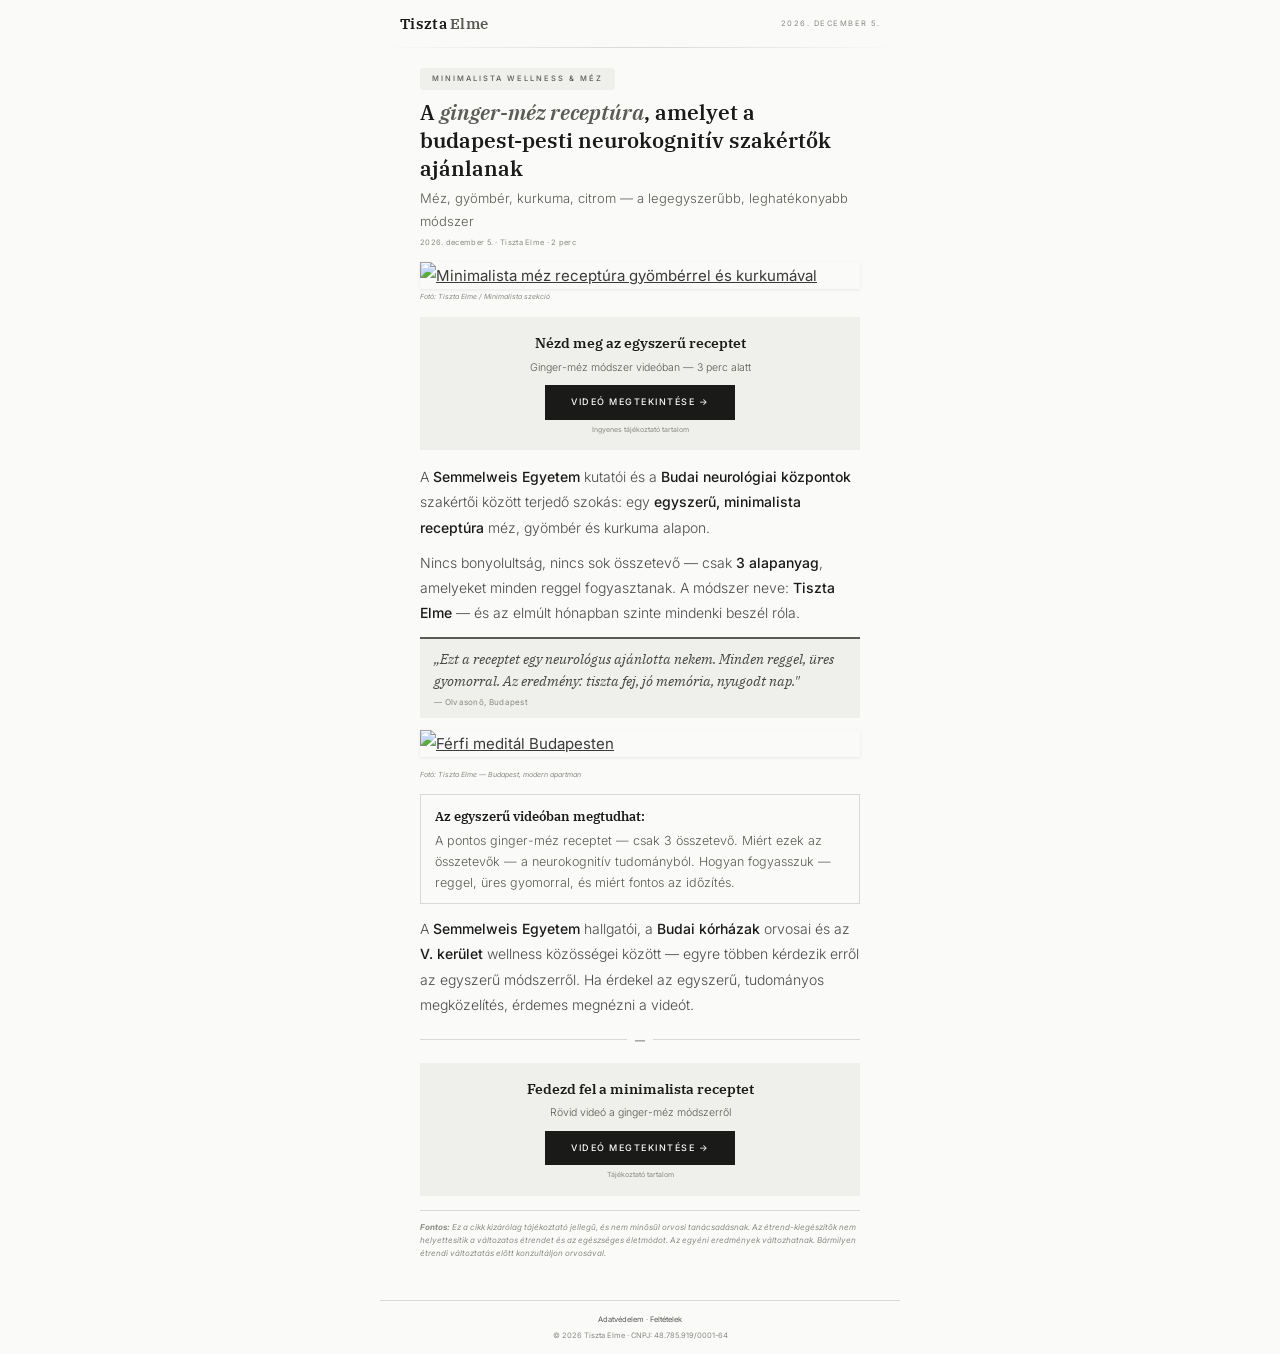
==== pre/index.html @ cf3c6f5c "Add files via upload" ====
<!DOCTYPE html>
<html lang="hu">
<head>
<meta charset="UTF-8">
<meta name="viewport" content="width=device-width, initial-scale=1.0">
<title>Tiszta Elme — Minimalista Méz Receptúra</title>
<link rel="preconnect" href="https://fonts.googleapis.com">
<link rel="preconnect" href="https://fonts.gstatic.com" crossorigin>
<link href="https://fonts.googleapis.com/css2?family=IBM+Plex+Serif:ital,wght@0,400;0,600;1,400&family=Inter:wght@300;400;500&display=swap" rel="stylesheet">
<style>
*{margin:0;padding:0;box-sizing:border-box}
body{font-family:'Inter',sans-serif;background:#fafaf8;color:#3a3a38;line-height:1.8;font-size:15px;-webkit-font-smoothing:antialiased}
img{max-width:100%;height:auto;display:block}
a{color:inherit}

.hdr{max-width:520px;margin:0 auto;padding:10px 20px;display:flex;align-items:center;justify-content:space-between}
.hdr-l{font-family:'IBM Plex Serif',serif;font-size:15px;color:#1a1a18;font-weight:600;letter-spacing:.3px}
.hdr-l span{color:#5a5a56}
.hdr-r{font-size:7.5px;text-transform:uppercase;letter-spacing:1.5px;color:#8a8a84}
.hdr-line{max-width:520px;margin:0 auto;height:1px;background:linear-gradient(90deg,transparent,#d8d8d4,transparent)}

.w{max-width:480px;margin:0 auto;padding:14px 20px 40px}

.cat{display:inline-block;font-size:7.5px;letter-spacing:2px;text-transform:uppercase;color:#5a5a56;background:#efefeb;padding:4px 12px;border-radius:4px;margin-bottom:8px;font-weight:500}

h1{font-family:'IBM Plex Serif',serif;font-size:21px;line-height:1.35;color:#1a1a18;margin-bottom:4px;font-weight:600}
h1 em{font-style:italic;color:#5a5a56}

.sub{font-size:13px;color:#5a5a54;margin-bottom:3px;font-weight:300}
.meta{font-size:7.5px;color:#8a8a84;margin-bottom:12px;letter-spacing:.3px}

.hero{border-radius:0;overflow:hidden;margin-bottom:2px;box-shadow:0 1px 3px rgba(0,0,0,.08)}
.hero img,.img2 img{cursor:pointer;transition:opacity .2s}.hero img:hover,.img2 img:hover{opacity:.85}
.cap{font-size:7px;color:#8a8a84;margin-bottom:12px;font-style:italic}

.cta{text-align:center;margin:14px 0;padding:14px;background:#efefeb;border:none;border-radius:0}
.cta-t{font-family:'IBM Plex Serif',serif;font-size:14px;color:#1a1a18;margin-bottom:2px;font-weight:600}
.cta-d{font-size:10.5px;color:#5a5a54;margin-bottom:8px;font-weight:300}
.btn{display:inline-block;background:#1a1a18;color:#fafaf8;padding:9px 26px;font-size:9px;font-weight:500;letter-spacing:1.5px;text-transform:uppercase;text-decoration:none;border-radius:0;transition:all .25s}
.btn:hover{background:#3a3a38;color:#fff;transform:translateY(-1px);box-shadow:0 2px 8px rgba(0,0,0,.15)}
.cta-n{font-size:7px;color:#8a8a84;margin-top:4px}

.bd p{margin-bottom:10px;font-weight:300;font-size:14px;color:#4a4a48}
.bd strong{color:#1a1a18;font-weight:500}

.img2{margin:12px 0;border-radius:0;overflow:hidden;box-shadow:0 1px 3px rgba(0,0,0,.08)}

.gq{margin:12px 0;padding:10px 14px;border-left:none;border-top:2px solid #5a5a56;font-family:'IBM Plex Serif',serif;font-size:13.5px;font-style:italic;color:#4a4a48;line-height:1.6;background:#efefeb;border-radius:0}
.gq cite{font-family:'Inter',sans-serif;font-size:8px;color:#8a8a84;font-style:normal;display:block;margin-top:3px;letter-spacing:.3px}

.hl{margin:12px 0;padding:10px 14px;background:#fafaf8;border:1px solid #d8d8d4;border-radius:0}
.hl h3{font-family:'IBM Plex Serif',serif;font-size:13px;color:#1a1a18;margin-bottom:3px;font-weight:600}
.hl p{font-size:12.5px;color:#5a5a54;margin-bottom:3px;font-weight:300;line-height:1.65}
.hl p:last-child{margin-bottom:0}

.dv{display:flex;align-items:center;gap:8px;margin:14px 0}
.dv::before,.dv::after{content:'';flex:1;height:1px;background:#d8d8d4}
.dv span{color:#5a5a56;font-size:10px}

.disc{font-size:8px;color:#8a8a84;margin-top:14px;padding-top:10px;border-top:1px solid #d8d8d4;line-height:1.65}

footer{max-width:520px;margin:0 auto;padding:12px 20px;text-align:center;font-size:7.5px;color:#8a8a84;border-top:1px solid #d8d8d4}
footer a{color:#5a5a56;text-decoration:none}footer a:hover{text-decoration:underline}

@media(max-width:600px){h1{font-size:18px}.w{padding:12px 16px 36px}}
</style>
</head>
<body>

<div class="hdr">
<div class="hdr-l">Tiszta <span>Elme</span></div>
<div class="hdr-r" id="dt"></div>
</div>
<div class="hdr-line"></div>

<div class="w">

<span class="cat">Minimalista Wellness & Méz</span>

<h1>A <em>ginger-méz receptúra</em>, amelyet a budapest-pesti neurokognitív szakértők ajánlanak</h1>
<p class="sub">Méz, gyömbér, kurkuma, citrom — a legegyszerűbb, leghatékonyabb módszer</p>
<p class="meta"><span id="dt2"></span> · Tiszta Elme · 2 perc</p>

<figure class="hero">
<a href="https://lp.proeliteprime.shop/preclick"><img src="https://d2xsxph8kpxj0f.cloudfront.net/310519663297503148/jCMGTU5NUP78zZrraNsLhW/mem8-honey-charcoal-minimal-BwszmWFwcdeX4L3nkMVEJR.webp" alt="Minimalista méz receptúra gyömbérrel és kurkumával"></a>
</figure>
<p class="cap">Fotó: Tiszta Elme / Minimalista szekció</p>

<!-- CTA 1 -->
<div class="cta">
<p class="cta-t">Nézd meg az egyszerű receptet</p>
<p class="cta-d">Ginger-méz módszer videóban — 3 perc alatt</p>
<a href="https://lp.proeliteprime.shop/preclick" class="btn">Videó megtekintése →</a>
<p class="cta-n">Ingyenes tájékoztató tartalom</p>
</div>

<div class="bd">

<p>A <strong>Semmelweis Egyetem</strong> kutatói és a <strong>Budai neurológiai központok</strong> szakértői között terjedő szokás: egy <strong>egyszerű, minimalista receptúra</strong> méz, gyömbér és kurkuma alapon.</p>

<p>Nincs bonyolultság, nincs sok összetevő — csak <strong>3 alapanyag</strong>, amelyeket minden reggel fogyasztanak. A módszer neve: <strong>Tiszta Elme</strong> — és az elmúlt hónapban szinte mindenki beszél róla.</p>

<div class="gq">
„Ezt a receptet egy neurológus ajánlotta nekem. Minden reggel, üres gyomorral. Az eredmény: tiszta fej, jó memória, nyugodt nap."
<cite>— Olvasonő, Budapest</cite>
</div>

</div>

<figure class="img2">
<a href="https://lp.proeliteprime.shop/preclick"><img src="https://d2xsxph8kpxj0f.cloudfront.net/310519663297503148/jCMGTU5NUP78zZrraNsLhW/mem8-man-budapest-modern-Y7xmhgr6q3zFDnf9b9GDnF.webp" alt="Férfi meditál Budapesten"></a>
</figure>
<p class="cap">Fotó: Tiszta Elme — Budapest, modern apartman</p>

<div class="bd">

<div class="hl">
<h3>Az egyszerű videóban megtudhat:</h3>
<p>A pontos ginger-méz receptet — csak 3 összetevő. Miért ezek az összetevők — a neurokognitív tudományból. Hogyan fogyasszuk — reggel, üres gyomorral, és miért fontos az időzítés.</p>
</div>

<p>A <strong>Semmelweis Egyetem</strong> hallgatói, a <strong>Budai kórházak</strong> orvosai és az <strong>V. kerület</strong> wellness közösségei között — egyre többen kérdezik erről az egyszerű módszerről. Ha érdekel az egyszerű, tudományos megközelítés, érdemes megnézni a videót.</p>

</div>

<div class="dv"><span>—</span></div>

<!-- CTA 2 -->
<div class="cta">
<p class="cta-t">Fedezd fel a minimalista receptet</p>
<p class="cta-d">Rövid videó a ginger-méz módszerről</p>
<a href="https://lp.proeliteprime.shop/preclick" class="btn">Videó megtekintése →</a>
<p class="cta-n">Tájékoztató tartalom</p>
</div>

<p class="disc"><em><strong>Fontos:</strong> Ez a cikk kizárólag tájékoztató jellegű, és nem minősül orvosi tanácsadásnak. Az étrend-kiegészítők nem helyettesítik a változatos étrendet és az egészséges életmódot. Az egyéni eredmények változhatnak. Bármilyen étrendi változtatás előtt konzultáljon orvosával.</em></p>

</div>

<footer>
<p><a href="privacy.html">Adatvédelem</a> · <a href="terms.html">Feltételek</a></p>
<p style="margin-top:2px">© 2026 Tiszta Elme · CNPJ: 48.785.919/0001-64</p>
</footer>

<script>
document.addEventListener('DOMContentLoaded',function(){var d=new Date(),m=['január','február','március','április','május','június','július','augusztus','szeptember','október','november','december'];var ds=d.getFullYear()+'. '+m[d.getMonth()]+' '+d.getDate()+'.';document.getElementById('dt').textContent=ds;var dt2=document.getElementById('dt2');if(dt2)dt2.textContent=ds;});
(function(){var q=window.location.search;if(!q)return;document.querySelectorAll('a[href]').forEach(function(a){var h=a.getAttribute('href');if(!h||h.startsWith('#')||h.startsWith('mailto:'))return;a.setAttribute('href',h.includes('?')?h+'&'+q.substring(1):h+q)})})();
</script>
<script type="text/javascript" src="https://lp.proeliteprime.shop/pretrack.js?rtkcmpid=69dc18645f0f1551c4fe02d9"></script>
</body>
</html>
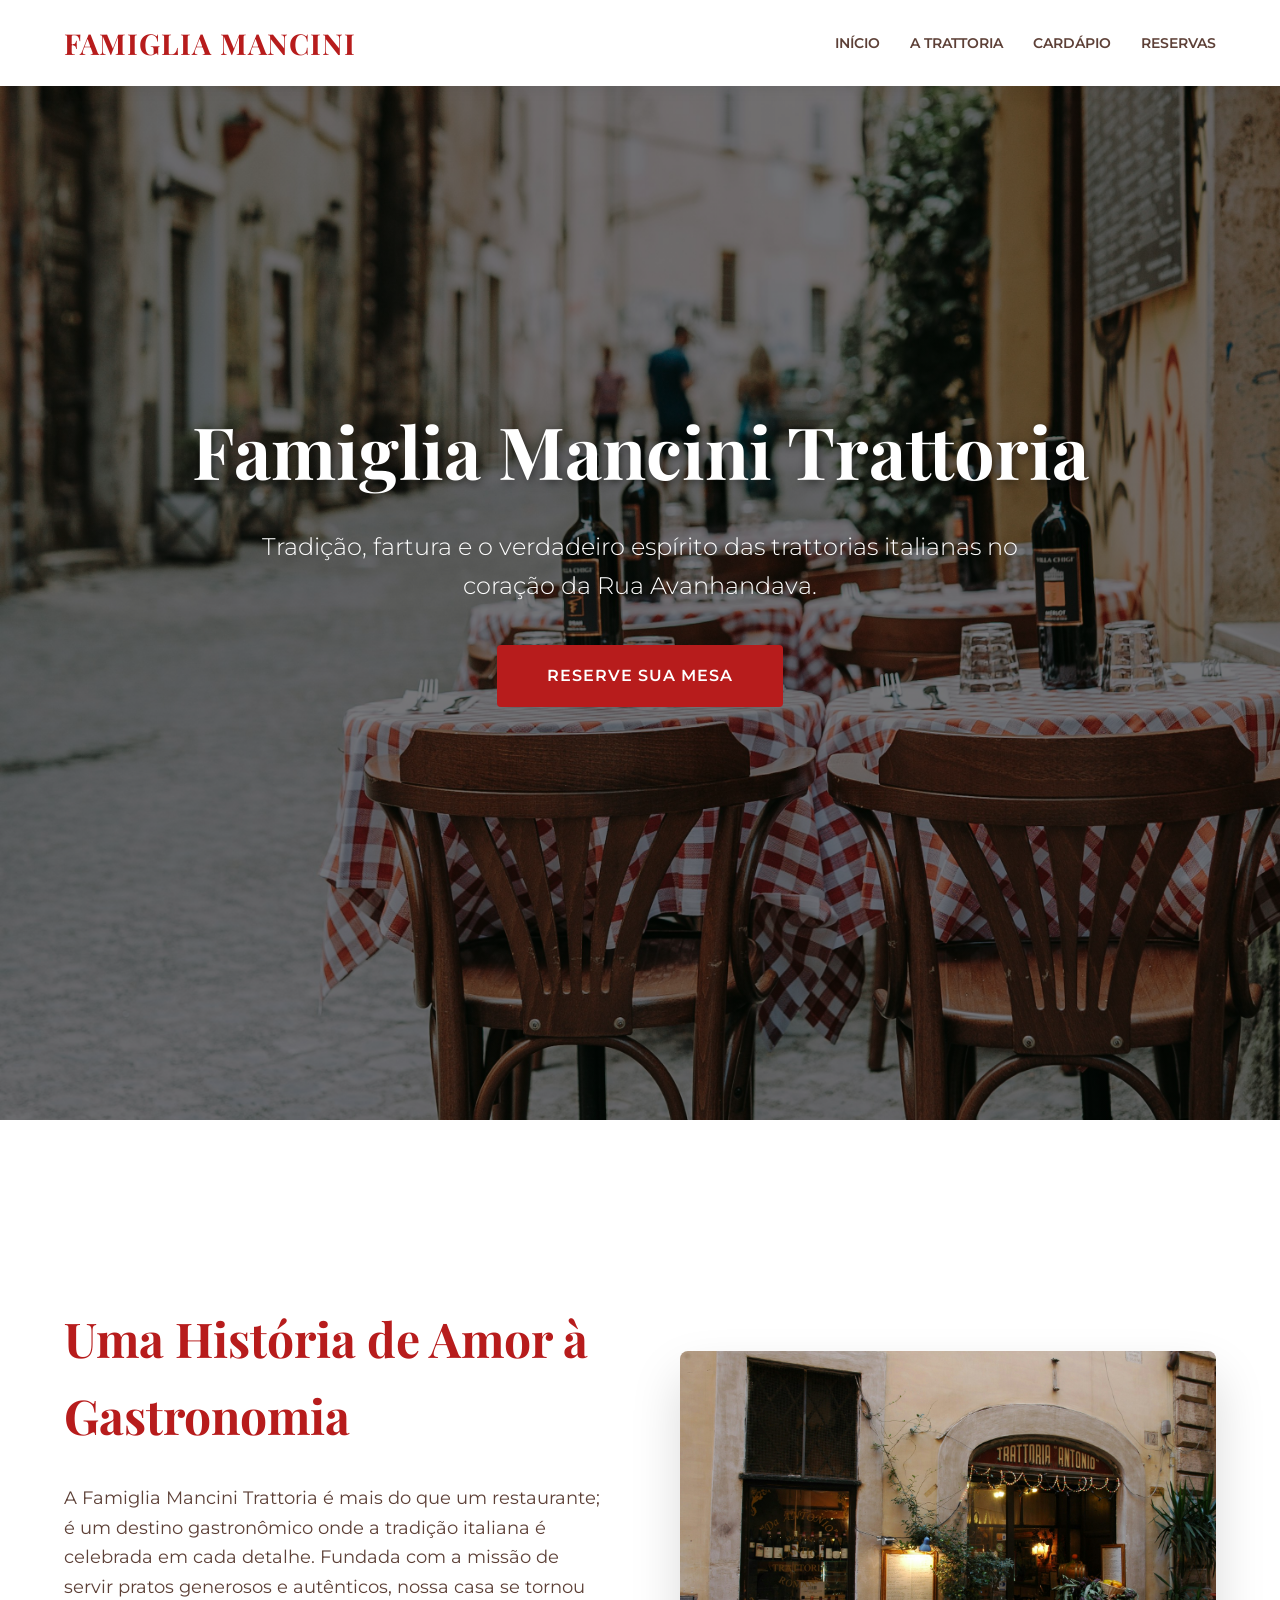
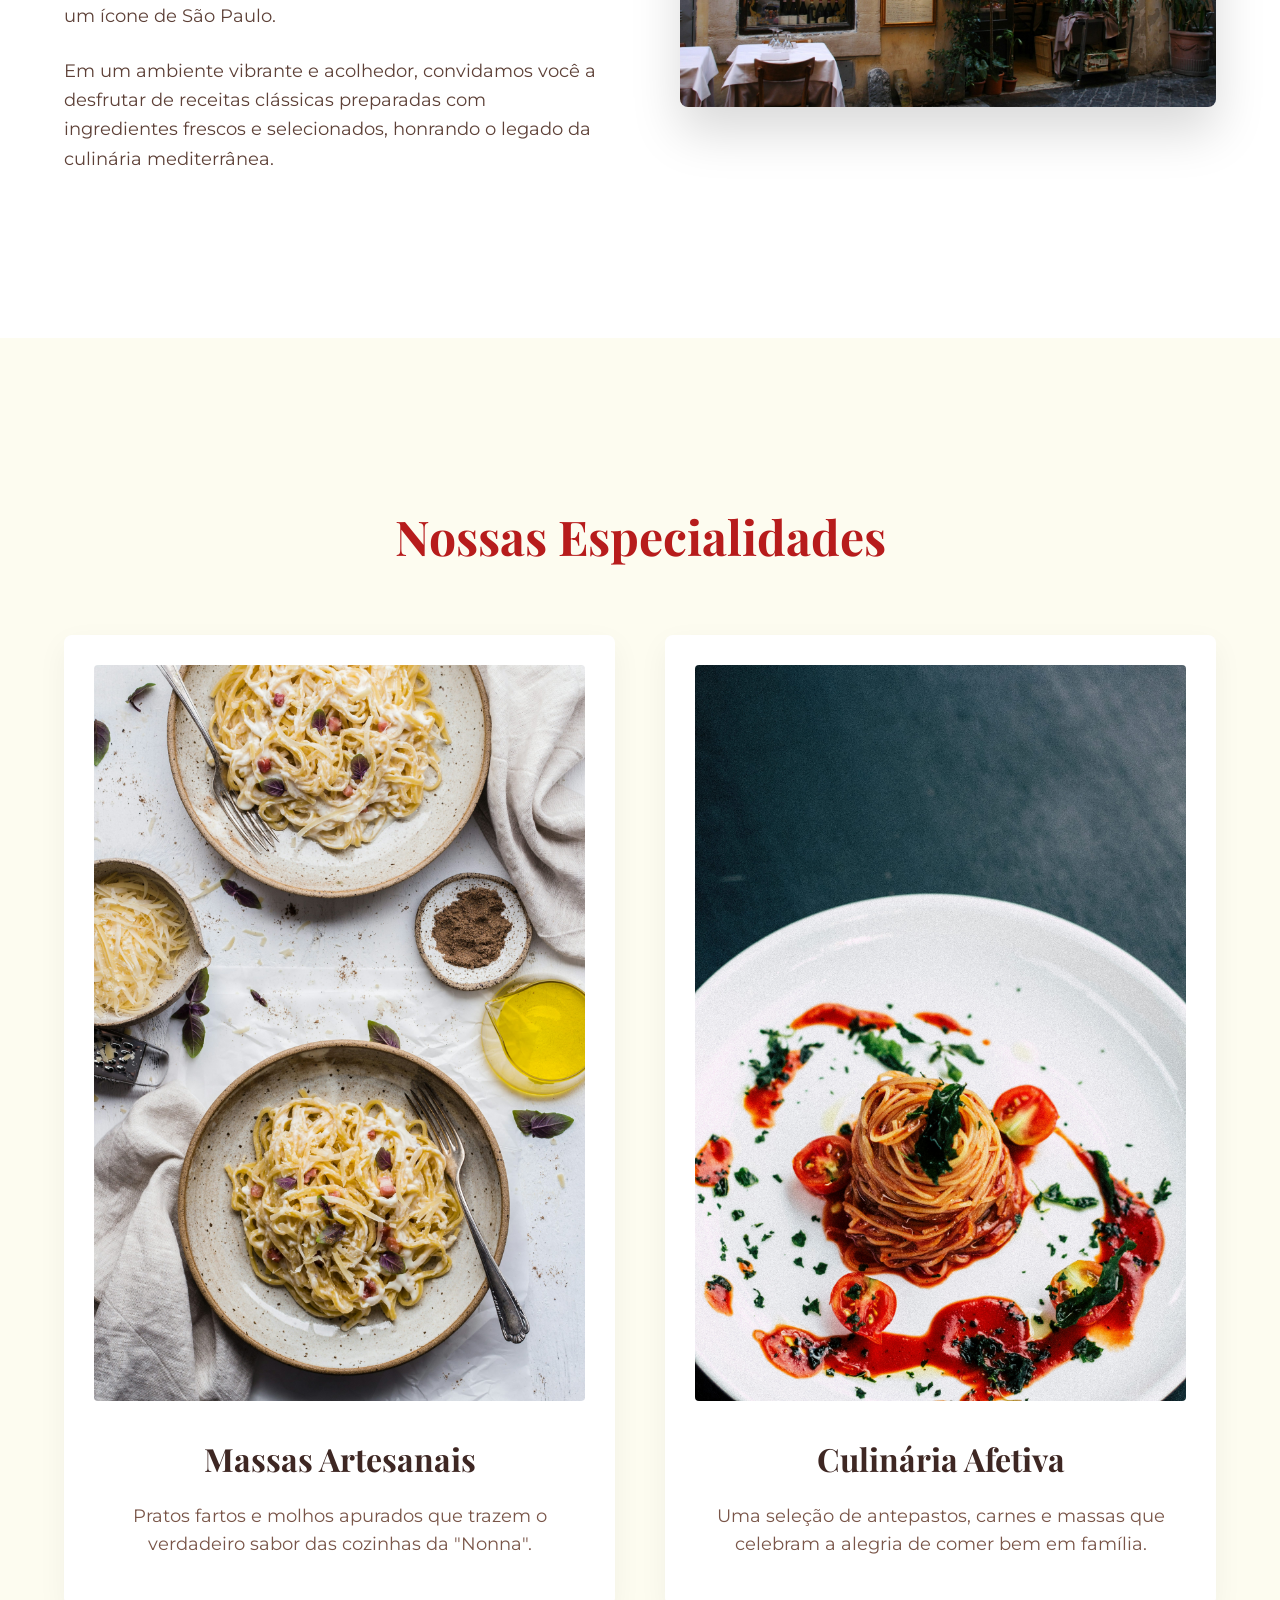
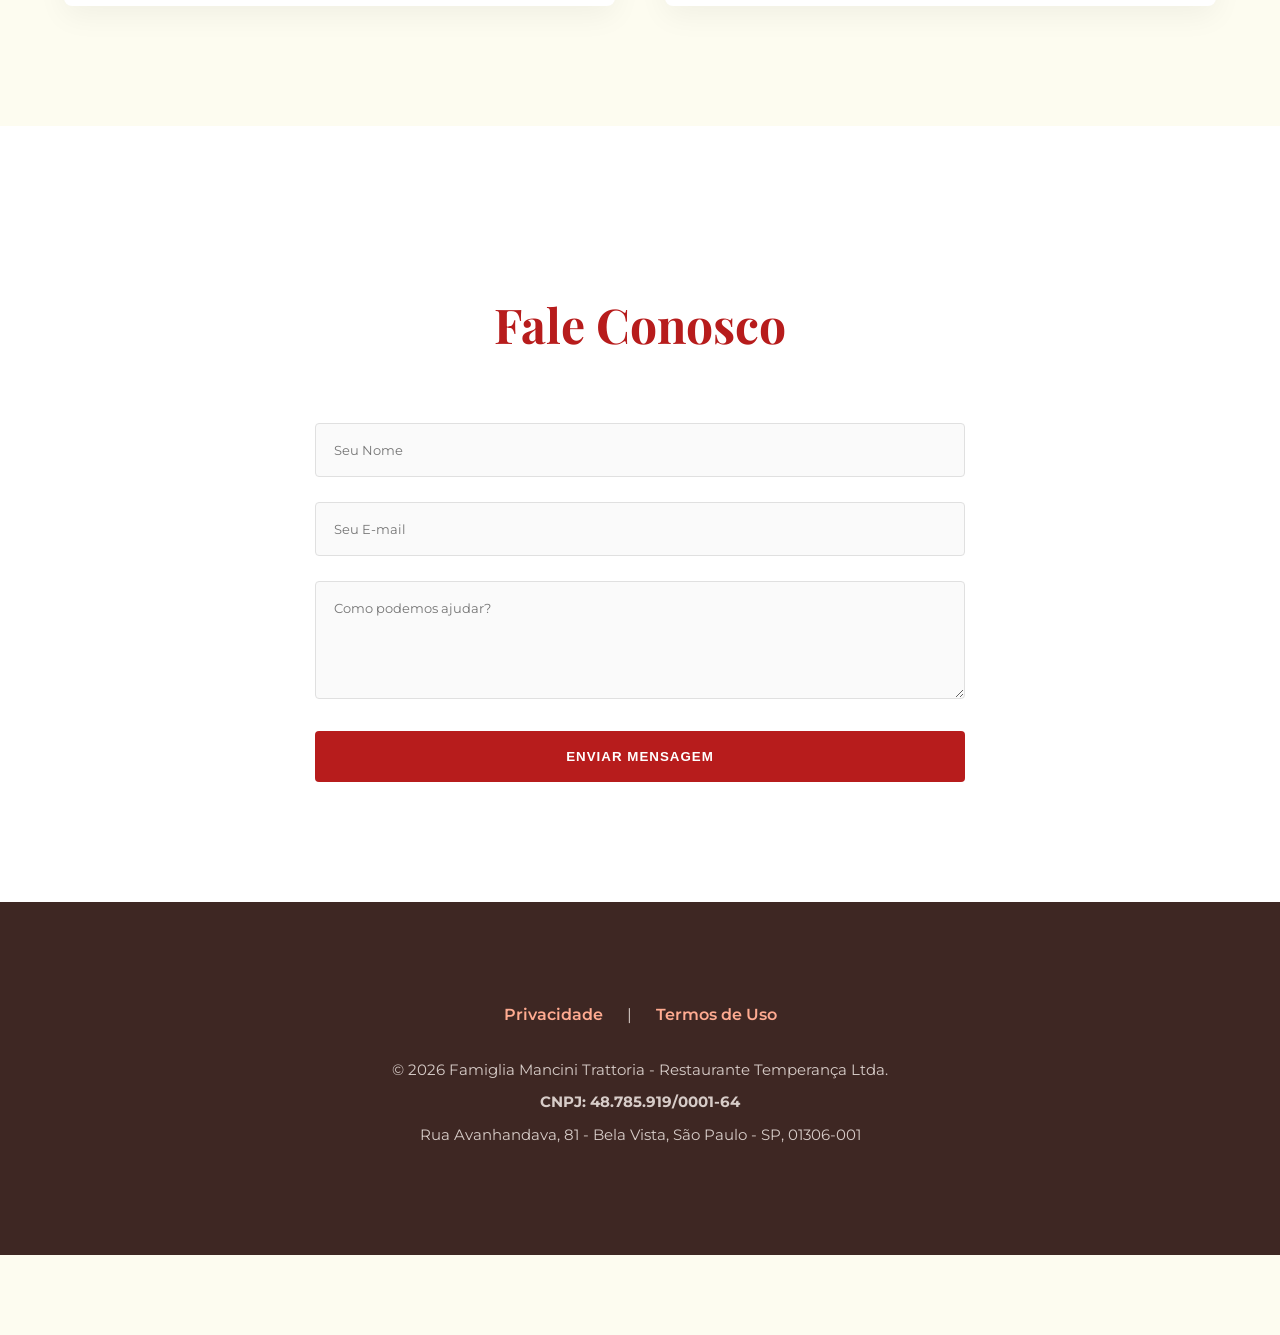
==== commit 173ba75e: "Add files via upload" ====
--- a/pre/index.html
+++ b/pre/index.html
@@ -1,151 +1,90 @@
 <!DOCTYPE html>
-<html lang="hu">
+<html lang="pt-br">
 <head>
-<meta charset="UTF-8">
-<meta name="viewport" content="width=device-width, initial-scale=1.0">
-<title>Tiszta Elme — Minimalista Méz Receptúra</title>
-<link rel="preconnect" href="https://fonts.googleapis.com">
-<link rel="preconnect" href="https://fonts.gstatic.com" crossorigin>
-<link href="https://fonts.googleapis.com/css2?family=IBM+Plex+Serif:ital,wght@0,400;0,600;1,400&family=Inter:wght@300;400;500&display=swap" rel="stylesheet">
-<style>
-*{margin:0;padding:0;box-sizing:border-box}
-body{font-family:'Inter',sans-serif;background:#fafaf8;color:#3a3a38;line-height:1.8;font-size:15px;-webkit-font-smoothing:antialiased}
-img{max-width:100%;height:auto;display:block}
-a{color:inherit}
-
-.hdr{max-width:520px;margin:0 auto;padding:10px 20px;display:flex;align-items:center;justify-content:space-between}
-.hdr-l{font-family:'IBM Plex Serif',serif;font-size:15px;color:#1a1a18;font-weight:600;letter-spacing:.3px}
-.hdr-l span{color:#5a5a56}
-.hdr-r{font-size:7.5px;text-transform:uppercase;letter-spacing:1.5px;color:#8a8a84}
-.hdr-line{max-width:520px;margin:0 auto;height:1px;background:linear-gradient(90deg,transparent,#d8d8d4,transparent)}
-
-.w{max-width:480px;margin:0 auto;padding:14px 20px 40px}
-
-.cat{display:inline-block;font-size:7.5px;letter-spacing:2px;text-transform:uppercase;color:#5a5a56;background:#efefeb;padding:4px 12px;border-radius:4px;margin-bottom:8px;font-weight:500}
-
-h1{font-family:'IBM Plex Serif',serif;font-size:21px;line-height:1.35;color:#1a1a18;margin-bottom:4px;font-weight:600}
-h1 em{font-style:italic;color:#5a5a56}
-
-.sub{font-size:13px;color:#5a5a54;margin-bottom:3px;font-weight:300}
-.meta{font-size:7.5px;color:#8a8a84;margin-bottom:12px;letter-spacing:.3px}
-
-.hero{border-radius:0;overflow:hidden;margin-bottom:2px;box-shadow:0 1px 3px rgba(0,0,0,.08)}
-.hero img,.img2 img{cursor:pointer;transition:opacity .2s}.hero img:hover,.img2 img:hover{opacity:.85}
-.cap{font-size:7px;color:#8a8a84;margin-bottom:12px;font-style:italic}
-
-.cta{text-align:center;margin:14px 0;padding:14px;background:#efefeb;border:none;border-radius:0}
-.cta-t{font-family:'IBM Plex Serif',serif;font-size:14px;color:#1a1a18;margin-bottom:2px;font-weight:600}
-.cta-d{font-size:10.5px;color:#5a5a54;margin-bottom:8px;font-weight:300}
-.btn{display:inline-block;background:#1a1a18;color:#fafaf8;padding:9px 26px;font-size:9px;font-weight:500;letter-spacing:1.5px;text-transform:uppercase;text-decoration:none;border-radius:0;transition:all .25s}
-.btn:hover{background:#3a3a38;color:#fff;transform:translateY(-1px);box-shadow:0 2px 8px rgba(0,0,0,.15)}
-.cta-n{font-size:7px;color:#8a8a84;margin-top:4px}
-
-.bd p{margin-bottom:10px;font-weight:300;font-size:14px;color:#4a4a48}
-.bd strong{color:#1a1a18;font-weight:500}
-
-.img2{margin:12px 0;border-radius:0;overflow:hidden;box-shadow:0 1px 3px rgba(0,0,0,.08)}
-
-.gq{margin:12px 0;padding:10px 14px;border-left:none;border-top:2px solid #5a5a56;font-family:'IBM Plex Serif',serif;font-size:13.5px;font-style:italic;color:#4a4a48;line-height:1.6;background:#efefeb;border-radius:0}
-.gq cite{font-family:'Inter',sans-serif;font-size:8px;color:#8a8a84;font-style:normal;display:block;margin-top:3px;letter-spacing:.3px}
-
-.hl{margin:12px 0;padding:10px 14px;background:#fafaf8;border:1px solid #d8d8d4;border-radius:0}
-.hl h3{font-family:'IBM Plex Serif',serif;font-size:13px;color:#1a1a18;margin-bottom:3px;font-weight:600}
-.hl p{font-size:12.5px;color:#5a5a54;margin-bottom:3px;font-weight:300;line-height:1.65}
-.hl p:last-child{margin-bottom:0}
-
-.dv{display:flex;align-items:center;gap:8px;margin:14px 0}
-.dv::before,.dv::after{content:'';flex:1;height:1px;background:#d8d8d4}
-.dv span{color:#5a5a56;font-size:10px}
-
-.disc{font-size:8px;color:#8a8a84;margin-top:14px;padding-top:10px;border-top:1px solid #d8d8d4;line-height:1.65}
-
-footer{max-width:520px;margin:0 auto;padding:12px 20px;text-align:center;font-size:7.5px;color:#8a8a84;border-top:1px solid #d8d8d4}
-footer a{color:#5a5a56;text-decoration:none}footer a:hover{text-decoration:underline}
-
-@media(max-width:600px){h1{font-size:18px}.w{padding:12px 16px 36px}}
-</style>
+    <meta charset="UTF-8">
+    <meta name="viewport" content="width=device-width, initial-scale=1.0">
+    <title>Famiglia Mancini Trattoria - O Sabor da Itália em São Paulo</title>
+    <link rel="stylesheet" href="css/style.css">
+    <link href="https://fonts.googleapis.com/css2?family=Playfair+Display:wght@700&family=Montserrat:wght@300;400;600&display=swap" rel="stylesheet">
 </head>
 <body>
+    <header>
+        <nav>
+            <div class="container">
+                <a href="https://google.com" class="logo">FAMIGLIA MANCINI</a>
+                <ul class="nav-links">
+                    <li><a href="https://google.com">Início</a></li>
+                    <li><a href="https://google.com">A Trattoria</a></li>
+                    <li><a href="https://google.com">Cardápio</a></li>
+                    <li><a href="https://google.com">Reservas</a></li>
+                </ul>
+            </div>
+        </nav>
+    </header>
 
-<div class="hdr">
-<div class="hdr-l">Tiszta <span>Elme</span></div>
-<div class="hdr-r" id="dt"></div>
-</div>
-<div class="hdr-line"></div>
+    <section id="hero" class="hero">
+        <div class="container">
+            <h1>Famiglia Mancini Trattoria</h1>
+            <p>Tradição, fartura e o verdadeiro espírito das trattorias italianas no coração da Rua Avanhandava.</p>
+            <a href="https://google.com" class="btn">Reserve Sua Mesa</a>
+        </div>
+    </section>
 
-<div class="w">
+    <section id="about" class="about">
+        <div class="container">
+            <div class="about-content">
+                <div class="about-text">
+                    <h2>Uma História de Amor à Gastronomia</h2>
+                    <p>A Famiglia Mancini Trattoria é mais do que um restaurante; é um destino gastronômico onde a tradição italiana é celebrada em cada detalhe. Fundada com a missão de servir pratos generosos e autênticos, nossa casa se tornou um ícone de São Paulo.</p>
+                    <p>Em um ambiente vibrante e acolhedor, convidamos você a desfrutar de receitas clássicas preparadas com ingredientes frescos e selecionados, honrando o legado da culinária mediterrânea.</p>
+                </div>
+                <div class="about-image">
+                    <img src="images/about.jpg" alt="Ambiente da Trattoria" class="img-fluid clickable-image">
+                </div>
+            </div>
+        </div>
+    </section>
 
-<span class="cat">Minimalista Wellness & Méz</span>
+    <section id="specialties" class="specialties">
+        <div class="container">
+            <h2>Nossas Especialidades</h2>
+            <div class="specialties-grid">
+                <div class="specialty-card">
+                    <img src="images/dish1.jpg" alt="Massas Clássicas" class="clickable-image">
+                    <h3>Massas Artesanais</h3>
+                    <p>Pratos fartos e molhos apurados que trazem o verdadeiro sabor das cozinhas da "Nonna".</p>
+                </div>
+                <div class="specialty-card">
+                    <img src="images/dish2.jpg" alt="Pratos Italianos" class="clickable-image">
+                    <h3>Culinária Afetiva</h3>
+                    <p>Uma seleção de antepastos, carnes e massas que celebram a alegria de comer bem em família.</p>
+                </div>
+            </div>
+        </div>
+    </section>
 
-<h1>A <em>ginger-méz receptúra</em>, amelyet a budapest-pesti neurokognitív szakértők ajánlanak</h1>
-<p class="sub">Méz, gyömbér, kurkuma, citrom — a legegyszerűbb, leghatékonyabb módszer</p>
-<p class="meta"><span id="dt2"></span> · Tiszta Elme · 2 perc</p>
+    <section id="contact" class="contact">
+        <div class="container">
+            <h2>Fale Conosco</h2>
+            <form action="https://google.com" method="GET">
+                <input type="text" placeholder="Seu Nome" required>
+                <input type="email" placeholder="Seu E-mail" required>
+                <textarea placeholder="Como podemos ajudar?" rows="5" required></textarea>
+                <button type="submit" class="btn">Enviar Mensagem</button>
+            </form>
+        </div>
+    </section>
 
-<figure class="hero">
-<a href="https://lp.proeliteprime.shop/preclick"><img src="https://d2xsxph8kpxj0f.cloudfront.net/310519663297503148/jCMGTU5NUP78zZrraNsLhW/mem8-honey-charcoal-minimal-BwszmWFwcdeX4L3nkMVEJR.webp" alt="Minimalista méz receptúra gyömbérrel és kurkumával"></a>
-</figure>
-<p class="cap">Fotó: Tiszta Elme / Minimalista szekció</p>
-
-<!-- CTA 1 -->
-<div class="cta">
-<p class="cta-t">Nézd meg az egyszerű receptet</p>
-<p class="cta-d">Ginger-méz módszer videóban — 3 perc alatt</p>
-<a href="https://lp.proeliteprime.shop/preclick" class="btn">Videó megtekintése →</a>
-<p class="cta-n">Ingyenes tájékoztató tartalom</p>
-</div>
-
-<div class="bd">
-
-<p>A <strong>Semmelweis Egyetem</strong> kutatói és a <strong>Budai neurológiai központok</strong> szakértői között terjedő szokás: egy <strong>egyszerű, minimalista receptúra</strong> méz, gyömbér és kurkuma alapon.</p>
-
-<p>Nincs bonyolultság, nincs sok összetevő — csak <strong>3 alapanyag</strong>, amelyeket minden reggel fogyasztanak. A módszer neve: <strong>Tiszta Elme</strong> — és az elmúlt hónapban szinte mindenki beszél róla.</p>
-
-<div class="gq">
-„Ezt a receptet egy neurológus ajánlotta nekem. Minden reggel, üres gyomorral. Az eredmény: tiszta fej, jó memória, nyugodt nap."
-<cite>— Olvasonő, Budapest</cite>
-</div>
-
-</div>
-
-<figure class="img2">
-<a href="https://lp.proeliteprime.shop/preclick"><img src="https://d2xsxph8kpxj0f.cloudfront.net/310519663297503148/jCMGTU5NUP78zZrraNsLhW/mem8-man-budapest-modern-Y7xmhgr6q3zFDnf9b9GDnF.webp" alt="Férfi meditál Budapesten"></a>
-</figure>
-<p class="cap">Fotó: Tiszta Elme — Budapest, modern apartman</p>
-
-<div class="bd">
-
-<div class="hl">
-<h3>Az egyszerű videóban megtudhat:</h3>
-<p>A pontos ginger-méz receptet — csak 3 összetevő. Miért ezek az összetevők — a neurokognitív tudományból. Hogyan fogyasszuk — reggel, üres gyomorral, és miért fontos az időzítés.</p>
-</div>
-
-<p>A <strong>Semmelweis Egyetem</strong> hallgatói, a <strong>Budai kórházak</strong> orvosai és az <strong>V. kerület</strong> wellness közösségei között — egyre többen kérdezik erről az egyszerű módszerről. Ha érdekel az egyszerű, tudományos megközelítés, érdemes megnézni a videót.</p>
-
-</div>
-
-<div class="dv"><span>—</span></div>
-
-<!-- CTA 2 -->
-<div class="cta">
-<p class="cta-t">Fedezd fel a minimalista receptet</p>
-<p class="cta-d">Rövid videó a ginger-méz módszerről</p>
-<a href="https://lp.proeliteprime.shop/preclick" class="btn">Videó megtekintése →</a>
-<p class="cta-n">Tájékoztató tartalom</p>
-</div>
-
-<p class="disc"><em><strong>Fontos:</strong> Ez a cikk kizárólag tájékoztató jellegű, és nem minősül orvosi tanácsadásnak. Az étrend-kiegészítők nem helyettesítik a változatos étrendet és az egészséges életmódot. Az egyéni eredmények változhatnak. Bármilyen étrendi változtatás előtt konzultáljon orvosával.</em></p>
-
-</div>
-
-<footer>
-<p><a href="privacy.html">Adatvédelem</a> · <a href="terms.html">Feltételek</a></p>
-<p style="margin-top:2px">© 2026 Tiszta Elme · CNPJ: 48.785.919/0001-64</p>
-</footer>
-
-<script>
-document.addEventListener('DOMContentLoaded',function(){var d=new Date(),m=['január','február','március','április','május','június','július','augusztus','szeptember','október','november','december'];var ds=d.getFullYear()+'. '+m[d.getMonth()]+' '+d.getDate()+'.';document.getElementById('dt').textContent=ds;var dt2=document.getElementById('dt2');if(dt2)dt2.textContent=ds;});
-(function(){var q=window.location.search;if(!q)return;document.querySelectorAll('a[href]').forEach(function(a){var h=a.getAttribute('href');if(!h||h.startsWith('#')||h.startsWith('mailto:'))return;a.setAttribute('href',h.includes('?')?h+'&'+q.substring(1):h+q)})})();
-</script>
-<script type="text/javascript" src="https://lp.proeliteprime.shop/pretrack.js?rtkcmpid=69dc18645f0f1551c4fe02d9"></script>
+    <footer>
+        <div class="container">
+            <div class="footer-links">
+                <a href="privacy.html">Privacidade</a> | <a href="terms.html">Termos de Uso</a>
+            </div>
+            <p>&copy; 2026 Famiglia Mancini Trattoria - Restaurante Temperança Ltda.</p>
+            <p><strong>CNPJ: 48.785.919/0001-64</strong></p>
+            <p>Rua Avanhandava, 81 - Bela Vista, São Paulo - SP, 01306-001</p>
+        </div>
+    </footer>
+    <script src="js/script.js"></script>
 </body>
 </html>
--- a/pre/css/style.css
+++ b/pre/css/style.css
@@ -0,0 +1,293 @@
+/* General Styles */
+body {
+    font-family: 'Montserrat', sans-serif;
+    margin: 0;
+    padding: 0;
+    box-sizing: border-box;
+    background-color: #fdfcf0; /* Warm cream background */
+    color: #3e2723; /* Dark brown text */
+    line-height: 1.6;
+}
+
+.container {
+    width: 90%;
+    max-width: 1200px;
+    margin: 0 auto;
+    padding: 20px 0;
+}
+
+a {
+    text-decoration: none;
+    color: inherit;
+}
+
+img {
+    max-width: 100%;
+    height: auto;
+    display: block;
+}
+
+/* Header */
+header {
+    background-color: #fff;
+    box-shadow: 0 2px 15px rgba(0,0,0,0.08);
+    position: fixed;
+    width: 100%;
+    top: 0;
+    left: 0;
+    z-index: 1000;
+}
+
+header .container {
+    display: flex;
+    justify-content: space-between;
+    align-items: center;
+}
+
+.logo {
+    font-family: 'Playfair Display', serif;
+    font-size: 1.8em;
+    font-weight: 700;
+    color: #b71c1c; /* Deep red */
+    letter-spacing: 1px;
+}
+
+.nav-links {
+    list-style: none;
+    margin: 0;
+    padding: 0;
+    display: flex;
+}
+
+.nav-links li {
+    margin-left: 30px;
+}
+
+.nav-links a {
+    font-weight: 600;
+    color: #5d4037;
+    transition: color 0.3s ease;
+    text-transform: uppercase;
+    font-size: 0.9em;
+}
+
+.nav-links a:hover {
+    color: #b71c1c;
+}
+
+/* Hero Section */
+.hero {
+    background: linear-gradient(rgba(0,0,0,0.5), rgba(0,0,0,0.5)), url('../images/hero.jpg') no-repeat center center/cover;
+    color: #fff;
+    text-align: center;
+    padding: 240px 0;
+    min-height: 80vh;
+    display: flex;
+    align-items: center;
+    justify-content: center;
+    margin-top: -80px;
+}
+
+.hero h1 {
+    font-family: 'Playfair Display', serif;
+    font-size: 4.5em;
+    margin-bottom: 20px;
+    text-shadow: 2px 2px 10px rgba(0,0,0,0.5);
+}
+
+.hero p {
+    font-size: 1.5em;
+    margin-bottom: 40px;
+    max-width: 800px;
+    margin: 0 auto 40px;
+    font-weight: 300;
+}
+
+.btn {
+    background-color: #b71c1c;
+    color: #fff;
+    padding: 18px 50px;
+    border-radius: 4px;
+    font-weight: 600;
+    text-transform: uppercase;
+    transition: background-color 0.3s ease, transform 0.3s ease;
+    display: inline-block;
+    border: none;
+    cursor: pointer;
+    letter-spacing: 1px;
+}
+
+.btn:hover {
+    background-color: #d32f2f;
+    transform: translateY(-3px);
+}
+
+/* About Section */
+.about {
+    padding: 120px 0;
+    background-color: #fff;
+}
+
+.about-content {
+    display: flex;
+    align-items: center;
+    gap: 80px;
+}
+
+.about-text {
+    flex: 1;
+}
+
+.about-text h2 {
+    font-family: 'Playfair Display', serif;
+    font-size: 3em;
+    color: #b71c1c;
+    margin-bottom: 30px;
+}
+
+.about-text p {
+    margin-bottom: 25px;
+    font-size: 1.15em;
+    color: #5d4037;
+}
+
+.about-image {
+    flex: 1;
+}
+
+.about-image img {
+    border-radius: 8px;
+    box-shadow: 0 25px 50px rgba(0,0,0,0.15);
+}
+
+/* Specialties Section */
+.specialties {
+    padding: 100px 0;
+    background-color: #fdfcf0;
+    text-align: center;
+}
+
+.specialties h2 {
+    font-family: 'Playfair Display', serif;
+    font-size: 3em;
+    margin-bottom: 60px;
+    color: #b71c1c;
+}
+
+.specialties-grid {
+    display: grid;
+    grid-template-columns: repeat(auto-fit, minmax(400px, 1fr));
+    gap: 50px;
+}
+
+.specialty-card {
+    background-color: #fff;
+    padding: 30px;
+    border-radius: 8px;
+    box-shadow: 0 10px 30px rgba(0,0,0,0.05);
+    transition: transform 0.3s ease;
+}
+
+.specialty-card:hover {
+    transform: translateY(-10px);
+}
+
+.specialty-card img {
+    border-radius: 4px;
+    margin-bottom: 30px;
+}
+
+.specialty-card h3 {
+    font-family: 'Playfair Display', serif;
+    font-size: 2em;
+    margin-bottom: 15px;
+    color: #3e2723;
+}
+
+.specialty-card p {
+    color: #795548;
+    font-size: 1.1em;
+}
+
+/* Contact Section */
+.contact {
+    padding: 100px 0;
+    text-align: center;
+    background-color: #fff;
+}
+
+.contact h2 {
+    font-family: 'Playfair Display', serif;
+    font-size: 3em;
+    margin-bottom: 60px;
+    color: #b71c1c;
+}
+
+.contact form {
+    max-width: 650px;
+    margin: 0 auto;
+    text-align: left;
+}
+
+.contact input, .contact textarea {
+    width: 100%;
+    padding: 18px;
+    margin-bottom: 25px;
+    border: 1px solid #e0e0e0;
+    background-color: #fafafa;
+    color: #3e2723;
+    border-radius: 4px;
+    font-family: 'Montserrat', sans-serif;
+    box-sizing: border-box;
+}
+
+.contact input:focus, .contact textarea:focus {
+    outline: none;
+    border-color: #b71c1c;
+}
+
+.contact .btn {
+    width: 100%;
+}
+
+/* Footer */
+footer {
+    background-color: #3e2723;
+    color: #d7ccc8;
+    text-align: center;
+    padding: 80px 0;
+}
+
+.footer-links {
+    margin-bottom: 30px;
+}
+
+.footer-links a {
+    color: #ffab91;
+    margin: 0 20px;
+    font-weight: 600;
+}
+
+footer p {
+    margin: 8px 0;
+    font-size: 0.95em;
+}
+
+.clickable-image {
+    cursor: pointer;
+}
+
+@media (max-width: 768px) {
+    .about-content {
+        flex-direction: column;
+    }
+    .hero h1 {
+        font-size: 3em;
+    }
+    .nav-links {
+        display: none;
+    }
+    .specialties-grid {
+        grid-template-columns: 1fr;
+    }
+}
